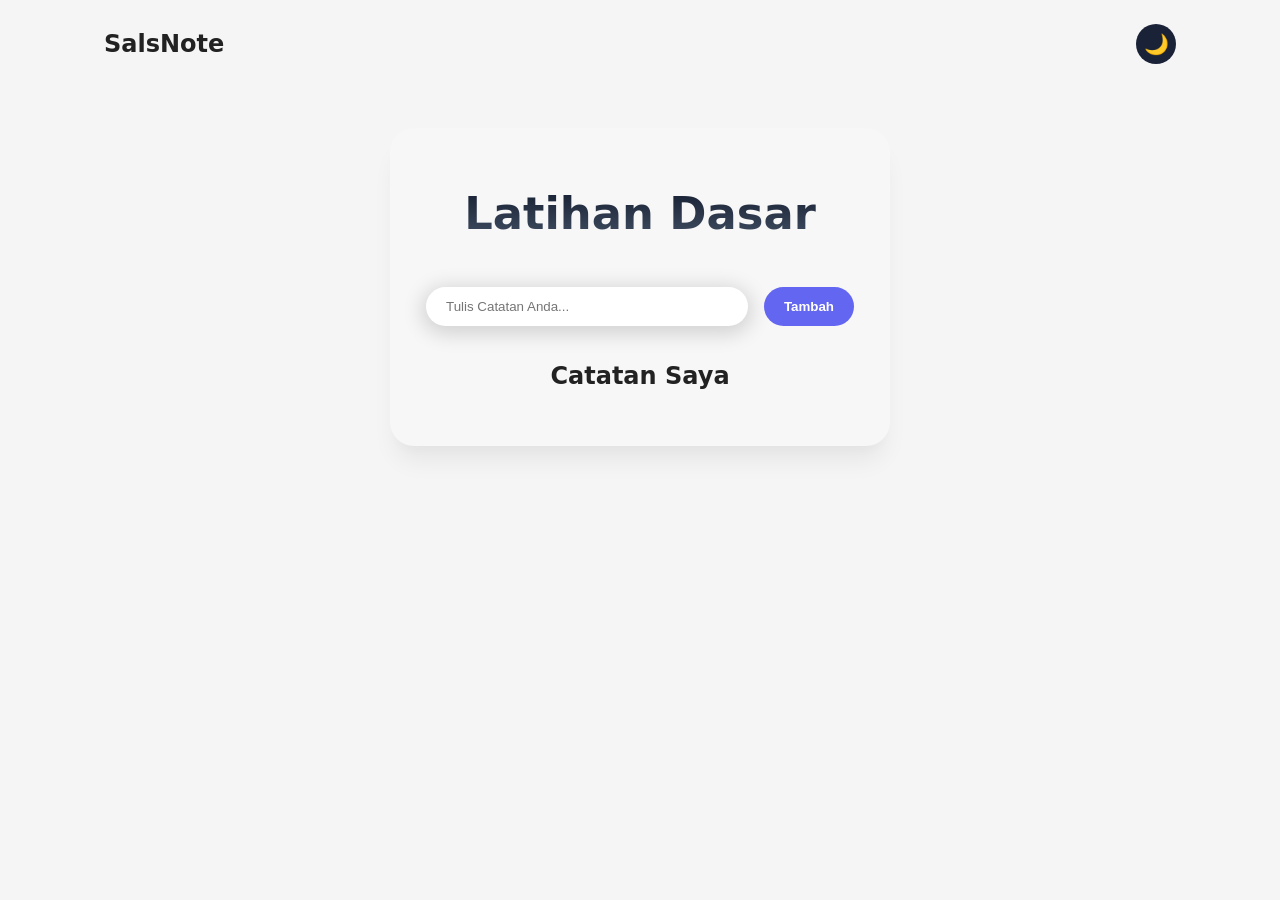
==== index.html @ 66d694de "move files to root" ====
<!doctype html>
<html lang="en">
  <head>
    <meta charset="UTF-8" />
    <meta name="viewport" content="width=device-width, initial-scale=1.0" />
    <title>Latihan Dasar</title>
    <link rel="stylesheet" href="style.css" />
  </head>
  <body>
    <header class="header">
      <div class="container">
        <div class="header-inner">
          <span class="logo">SalsNote</span>
          <button class="dark-mode-btn" id="darkModeBtn" aria-label="Toggle dark mode">🌙</button>
        </div>
      </div>
    </header>

    <main>
      <section>
        <div class="container">
          <div class="note-container">
            <h1 class="title">Latihan Dasar</h1>
            <form class="form" action="">
              <input
                type="text"
                id="noteInput"
                class="note-input"
                placeholder="Tulis Catatan Anda..."
              />
              <button class="btn" id="noteBtn">Tambah</button>
            </form>
            <h2 class="note-title">Catatan Saya</h2>
            <ul class="note-list" id="noteList"></ul>
          </div>
        </div>
      </section>
    </main>

    <script src="script.js"></script>
  </body>
</html>
---- style.css ----
* {
  margin: 0;
  padding: 0;
  box-sizing: border-box;
}

:root {
  --bg-light: #f5f5f5;
  --bg-dark: #1a2238;
  --text-light: #222;
  --text-dark: #eee;
}

html {
  scroll-behavior: smooth;
}

body {
  font-family:
    system-ui,
    -apple-system,
    BlinkMacSystemFont,
    "Segoe UI",
    Roboto,
    Oxygen,
    Ubuntu,
    Cantarell,
    "Open Sans",
    "Helvetica Neue",
    sans-serif;
    background-color: var(--bg-light);
  color: var(--text-light);
  line-height: 1.5;
  transition: all 0.3s ease;
}

header {
  padding: 1.5rem 0;
}

li {
  list-style: none;
  margin: 0.5rem 0;
}

/* Layout */
.container {
  max-width: 1200px;
  margin-inline: auto;
  padding: 0 1.5rem;
}

/* Header */
.header {
  background-color: var(--bg-light);
  color: var(--text-light);
  padding: 1.5rem 0;
}

.header-inner {
  display: flex;
  justify-content: space-between;
  align-items: center;
  padding: 0 2.5rem;
}

.logo {
  font-size: 1.5rem;
  font-weight: 600;
}

/* Dark mode */
body.dark-mode{
  background-color: var(--bg-dark);
  color: var(--text-dark);
  transition: all 0.3s ease;
}

.dark-mode-btn {
  font-size: 1.25rem;
  height: 40px;
  width: 40px;
  line-height: 40px;
  border-radius: 999px;
  border: none;
  background-color: var(--bg-dark);
  outline: none;
  cursor: pointer;
}

body.dark-mode {
  background-color: var(--bg-dark);
  color: var(--text-dark);
}

body.dark-mode .header {
  background-color: #333;
  color: var(--text-dark);
}

body.dark-mode .dark-mode-btn {
  background-color: var(--bg-light);
}

body.dark-mode .note-container{
  color: var(--text-light);
}

/* List Content */
.title {
  text-align: center;
  margin: 2rem 0 2.5rem;
  font-size: 2.8rem;
  background: linear-gradient(180deg, #0f172a, #475569);
  color: transparent;
  background-clip: text;
}

.form {
  display: flex;
  justify-content: center;
  align-items: center;
  padding: 0 1rem;
  gap: 1rem;
}

.note-container {
  padding: 1.25rem;
  background-color: #f7f7f7;
  box-shadow:
    0 20px 25px -5px rgba(0, 0, 0, 0.06),
    0 10px 10px -5px rgba(0, 0, 0, 0.02);
  max-width: 500px;
  border-radius: 1.5rem;
  margin: 2.5rem auto;
}

.note-input {
  width: 100%;
  padding: 0.75rem 1.25rem;
  border-radius: 5rem;
  border: none;
  box-shadow: 0px 4px 20px 4px rgba(0, 0, 0, 0.15);
}

.note-input:focus {
  outline: 2px solid #6366f1;
}

.note-list {
  margin: 2rem 0;
}

.note-title {
  margin-top: 2rem;
  text-align: center;
}

.list {
  display: flex;
  justify-content: space-between;
  align-items: center;
  width: 100%;
  padding: 1rem 1.5rem;
  background-color: white;
  border-radius: 2rem;
  margin-top: 1rem;
  margin-bottom: 0.5rem;
  transition: 0.3s ease;
}

.list-animation {
  opacity: 0;
}

.list-animation.active {
  opacity: 1;
}

.list-description {
  display: block;
  max-width: 100%;
  font-size: 1rem;
  margin-right: 0.5rem;
  font-weight: 600;
  word-break: break-word;
  white-space: pre-wrap;
}

.edit-input {
  width: 100%;
  flex: 1;
  font: inherit;
  color: inherit;
  padding: 0;
  margin: 0;
  border: none;
  outline: none;
  background: transparent;
  font-weight: 600;
}

.edit-input:focus {
  box-shadow: inset 0 -1px 0 dodgerblue;
  transition: 0.3s;
}

/* Button */
.button-container {
  display: flex;
  justify-content: center;
  align-items: center;
  gap: 1rem;
}

.btn {
  padding: 0.75rem 1.25rem;
  border: none;
  background-color: #6366f1;
  color: white;
  border-radius: 5rem;
  font-weight: 600;
  cursor: pointer;
}

.delete-btn,
.edit-button {
  font-size: 1rem;
  padding: 0.25rem;
  border: none;
  outline: none;
  background: transparent;
  cursor: pointer;
  border-radius: 0.75rem;
  transition: 0.3s ease;
}

.delete-btn:hover,
.edit-button:hover {
  background-color: #f1f5f9;
}

/* Utility */
.ml-8 {
  margin-left: 1rem;
}
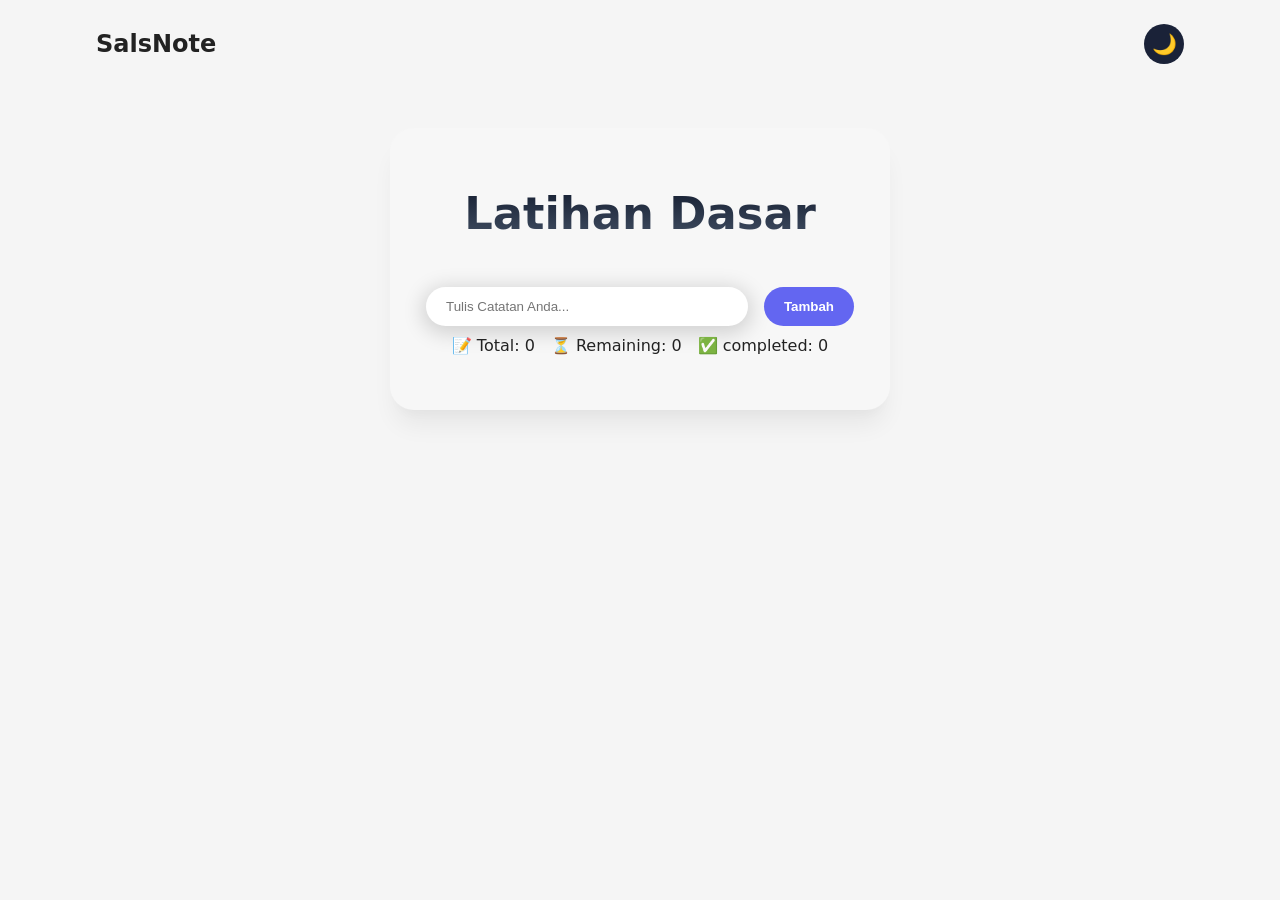
==== commit ca1fd001: "add note statistics feature" ====
--- a/index.html
+++ b/index.html
@@ -8,10 +8,16 @@
   </head>
   <body>
     <header class="header">
-      <div class="container">
+      <div class="header-container">
         <div class="header-inner">
           <span class="logo">SalsNote</span>
-          <button class="dark-mode-btn" id="darkModeBtn" aria-label="Toggle dark mode">🌙</button>
+          <button
+            class="dark-mode-btn"
+            id="darkModeBtn"
+            aria-label="Toggle dark mode"
+          >
+            🌙
+          </button>
         </div>
       </div>
     </header>
@@ -30,8 +36,15 @@
               />
               <button class="btn" id="noteBtn">Tambah</button>
             </form>
-            <h2 class="note-title">Catatan Saya</h2>
-            <ul class="note-list" id="noteList"></ul>
+            <div>
+              <div class="stats">
+                <span id="totalNotes"></span>
+                <span id="remainingNotes"></span>
+                <span id="completedNotes"></span>
+              </div>
+              <h2 class="note-title" id="noteTitle"></h2>
+              <ul class="note-list" id="noteList"></ul>
+            </div>
           </div>
         </div>
       </section>
--- a/style.css
+++ b/style.css
@@ -28,10 +28,12 @@
     "Open Sans",
     "Helvetica Neue",
     sans-serif;
-    background-color: var(--bg-light);
+  background-color: var(--bg-light);
   color: var(--text-light);
   line-height: 1.5;
-  transition: all 0.3s ease;
+  transition:
+    background 0.3s ease,
+    color 0.3s ease;
 }
 
 header {
@@ -50,6 +52,12 @@
   padding: 0 1.5rem;
 }
 
+.header-container {
+  max-width: 1200px;
+  margin-inline: auto;
+  padding: 0 1rem;
+}
+
 /* Header */
 .header {
   background-color: var(--bg-light);
@@ -70,10 +78,12 @@
 }
 
 /* Dark mode */
-body.dark-mode{
+body.dark-mode {
   background-color: var(--bg-dark);
   color: var(--text-dark);
-  transition: all 0.3s ease;
+  transition:
+    background 0.3s ease,
+    color 0.3s ease;
 }
 
 .dark-mode-btn {
@@ -88,21 +98,37 @@
   cursor: pointer;
 }
 
-body.dark-mode {
-  background-color: var(--bg-dark);
-  color: var(--text-dark);
-}
-
 body.dark-mode .header {
   background-color: #333;
   color: var(--text-dark);
 }
 
+body.dark-mode .stats{
+  color: var(--text-dark);
+}
+
+body.dark-mode .note-title {
+  background-color: #444;
+  color: var(--text-dark);
+}
+
+body.dark-mode .list {
+  background-color: #555;
+  color: var(--text-dark);
+}
+
+body.dark-mode .title {
+  background: linear-gradient(135deg, #fef9ff, #f1f4fe);
+  background-clip: text;
+  -webkit-background-clip: text;
+}
+
 body.dark-mode .dark-mode-btn {
   background-color: var(--bg-light);
 }
 
-body.dark-mode .note-container{
+body.dark-mode .note-container {
+  background-color: #444;
   color: var(--text-light);
 }
 
@@ -177,7 +203,23 @@
   opacity: 1;
 }
 
-.list-description {
+.stats{
+  display: flex;
+  justify-content: center;
+  align-items: center;
+  gap: 1rem;
+  margin-top: 0.5rem;
+}
+
+/* Text container */
+.text-container {
+  display: flex;
+  justify-content: center;
+  align-items: center;
+  gap: 0.5rem;
+}
+
+.text-span {
   display: block;
   max-width: 100%;
   font-size: 1rem;
@@ -187,7 +229,7 @@
   white-space: pre-wrap;
 }
 
-.edit-input {
+.text-input {
   width: 100%;
   flex: 1;
   font: inherit;
@@ -200,9 +242,20 @@
   font-weight: 600;
 }
 
-.edit-input:focus {
+.text-input:focus {
   box-shadow: inset 0 -1px 0 dodgerblue;
   transition: 0.3s;
+}
+
+.complete-checkbox {
+  width: 18px;
+  height: 18px;
+  cursor: pointer;
+}
+
+.completed {
+  text-decoration: line-through;
+  opacity: 0.6;
 }
 
 /* Button */
@@ -223,8 +276,7 @@
   cursor: pointer;
 }
 
-.delete-btn,
-.edit-button {
+.button-action {
   font-size: 1rem;
   padding: 0.25rem;
   border: none;
@@ -235,8 +287,7 @@
   transition: 0.3s ease;
 }
 
-.delete-btn:hover,
-.edit-button:hover {
+.action-hover:hover {
   background-color: #f1f5f9;
 }
 
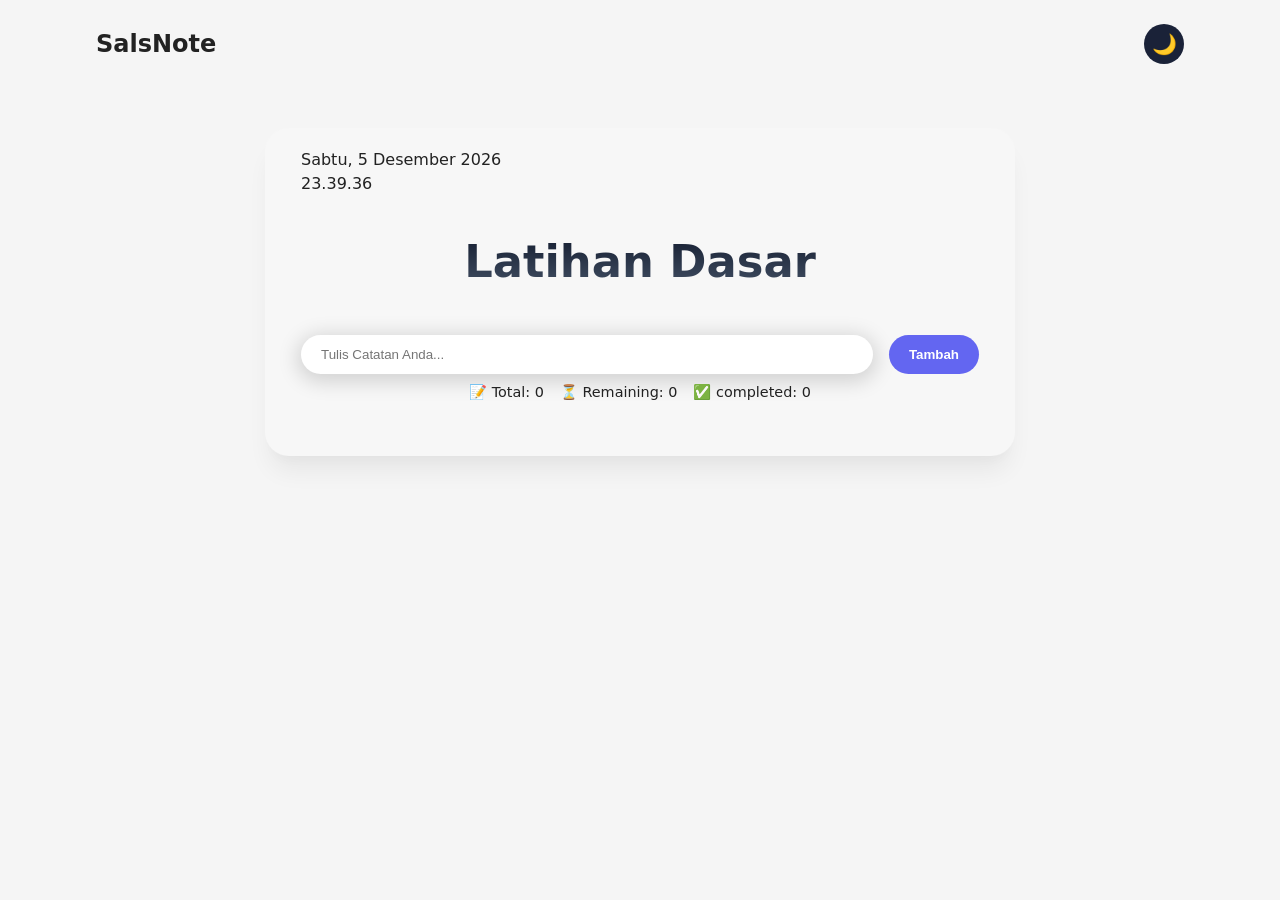
==== commit ca6133f1: "add live date and time display" ====
--- a/index.html
+++ b/index.html
@@ -26,6 +26,8 @@
       <section>
         <div class="container">
           <div class="note-container">
+            <p id="liveDate" class="live-date"></p>
+            <p id="liveTime" class="live-time"></p>
             <h1 class="title">Latihan Dasar</h1>
             <form class="form" action="">
               <input
--- a/style.css
+++ b/style.css
@@ -98,22 +98,12 @@
   cursor: pointer;
 }
 
+body.dark-mode .dark-mode-btn {
+  background-color: var(--bg-light);
+}
+
 body.dark-mode .header {
   background-color: #333;
-  color: var(--text-dark);
-}
-
-body.dark-mode .stats{
-  color: var(--text-dark);
-}
-
-body.dark-mode .note-title {
-  background-color: #444;
-  color: var(--text-dark);
-}
-
-body.dark-mode .list {
-  background-color: #555;
   color: var(--text-dark);
 }
 
@@ -123,8 +113,23 @@
   -webkit-background-clip: text;
 }
 
-body.dark-mode .dark-mode-btn {
-  background-color: var(--bg-light);
+body.dark-mode .live-date,
+body.dark-mode .live-time {
+  color: var(--text-dark);
+}
+
+body.dark-mode .stats {
+  color: var(--text-dark);
+}
+
+body.dark-mode .note-title {
+  background-color: #444;
+  color: var(--text-dark);
+}
+
+body.dark-mode .list {
+  background-color: #555;
+  color: var(--text-dark);
 }
 
 body.dark-mode .note-container {
@@ -140,6 +145,11 @@
   background: linear-gradient(180deg, #0f172a, #475569);
   color: transparent;
   background-clip: text;
+}
+
+.live-date,
+.live-time {
+  margin-left: 1rem;
 }
 
 .form {
@@ -173,6 +183,15 @@
   outline: 2px solid #6366f1;
 }
 
+.stats {
+  display: flex;
+  justify-content: center;
+  align-items: center;
+  gap: 1rem;
+  margin-top: 0.5rem;
+  font-size: 0.9rem;
+}
+
 .note-list {
   margin: 2rem 0;
 }
@@ -183,10 +202,6 @@
 }
 
 .list {
-  display: flex;
-  justify-content: space-between;
-  align-items: center;
-  width: 100%;
   padding: 1rem 1.5rem;
   background-color: white;
   border-radius: 2rem;
@@ -203,12 +218,11 @@
   opacity: 1;
 }
 
-.stats{
-  display: flex;
-  justify-content: center;
-  align-items: center;
-  gap: 1rem;
-  margin-top: 0.5rem;
+/* List container */
+.list-container {
+  display: flex;
+  justify-content: space-between;
+  align-items: center;
 }
 
 /* Text container */
@@ -258,7 +272,7 @@
   opacity: 0.6;
 }
 
-/* Button */
+/* Button-container */
 .button-container {
   display: flex;
   justify-content: center;
@@ -291,7 +305,24 @@
   background-color: #f1f5f9;
 }
 
+/* Date container */
+.date-element {
+  font-size: 0.8rem;
+}
+
 /* Utility */
 .ml-8 {
   margin-left: 1rem;
 }
+
+@media (min-width: 768px) {
+  .note-container {
+    max-width: 600px;
+  }
+}
+
+@media (min-width: 1024px) {
+  .note-container {
+    max-width: 750px;
+  }
+}
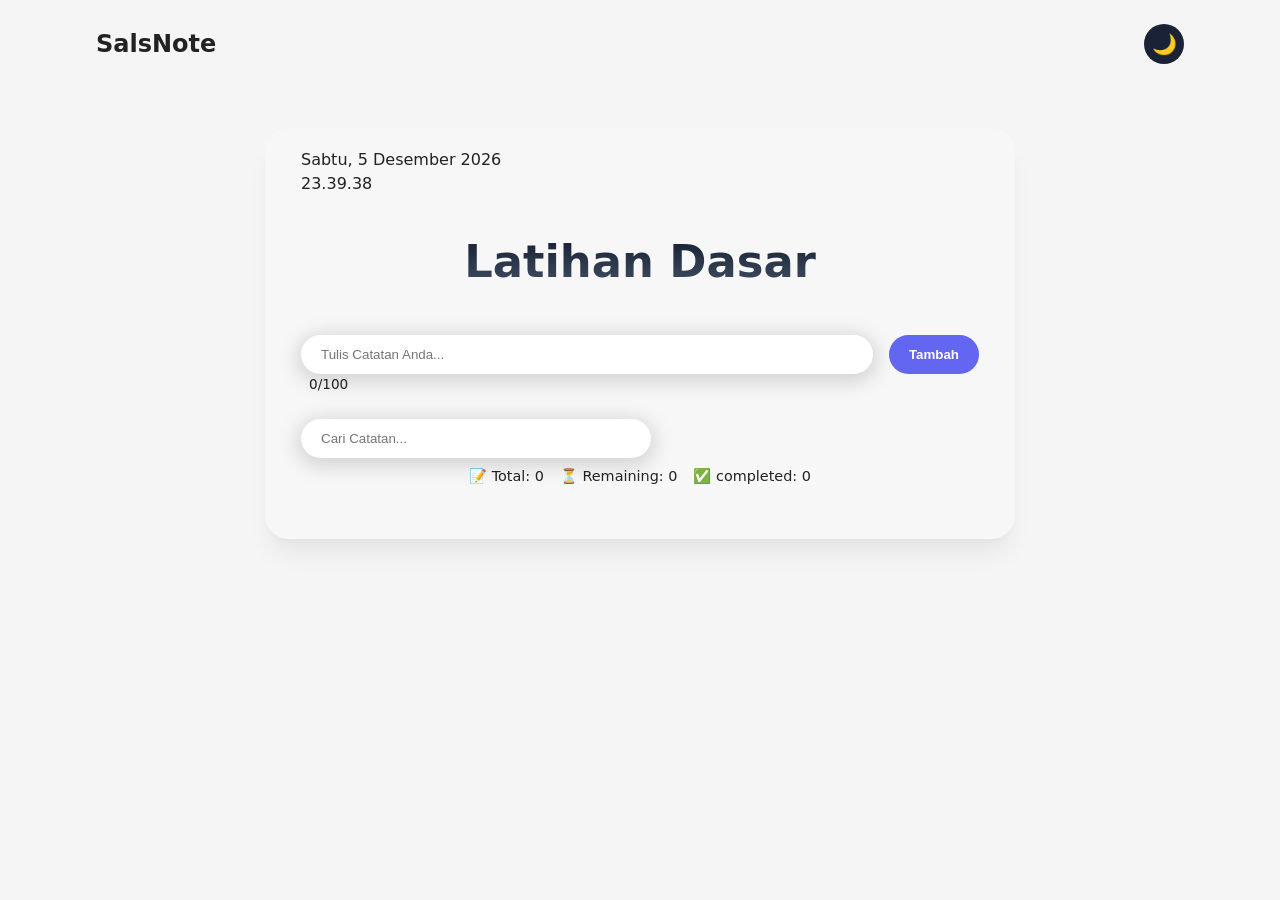
==== commit f75006b5: "feat: add search note and character counter" ====
--- a/index.html
+++ b/index.html
@@ -30,15 +30,22 @@
             <p id="liveTime" class="live-time"></p>
             <h1 class="title">Latihan Dasar</h1>
             <form class="form" action="">
-              <input
-                type="text"
-                id="noteInput"
-                class="note-input"
-                placeholder="Tulis Catatan Anda..."
-              />
-              <button class="btn" id="noteBtn">Tambah</button>
+              <div class="input-wrapper">
+                <input
+                  type="text"
+                  id="noteInput"
+                  class="note-input"
+                  placeholder="Tulis Catatan Anda..."
+                  maxlength="100"
+                />
+                <button class="btn" id="noteBtn">Tambah</button>
+              </div>
+              <p id="characterCounter" class="character-counter">0/100</p>
             </form>
             <div>
+              <div class="search-wrapper">
+                <input type="text" id="searchInput" class="search-input" placeholder="Cari Catatan..." />
+              </div>
               <div class="stats">
                 <span id="totalNotes"></span>
                 <span id="remainingNotes"></span>
--- a/style.css
+++ b/style.css
@@ -113,6 +113,10 @@
   -webkit-background-clip: text;
 }
 
+body.dark-mode .character-counter {
+  color: var(--text-dark);
+}
+
 body.dark-mode .live-date,
 body.dark-mode .live-time {
   color: var(--text-dark);
@@ -152,12 +156,17 @@
   margin-left: 1rem;
 }
 
-.form {
+.input-wrapper {
   display: flex;
   justify-content: center;
   align-items: center;
   padding: 0 1rem;
   gap: 1rem;
+}
+
+.character-counter {
+  font-size: 0.85rem;
+  margin-left: 1.5rem;
 }
 
 .note-container {
@@ -192,6 +201,25 @@
   font-size: 0.9rem;
 }
 
+.search-wrapper{
+  display: flex;
+  align-items: center;
+  padding: 0 1rem;
+}
+
+.search-input {
+  width: 350px;
+  margin-top: 1.5rem;
+  padding: 0.75rem 1.25rem;
+  border-radius: 5rem;
+  border: none;
+  box-shadow: 0px 4px 20px 4px rgba(0, 0, 0, 0.15);
+}
+
+.search-input:focus {
+  outline: 2px solid #6366f1;
+}
+
 .note-list {
   margin: 2rem 0;
 }
@@ -315,6 +343,14 @@
   margin-left: 1rem;
 }
 
+@media (max-width: 425px){
+  .stats{
+    flex-direction: column;
+    align-items: flex-start;
+    gap: 0.5rem;
+  }
+}
+
 @media (min-width: 768px) {
   .note-container {
     max-width: 600px;
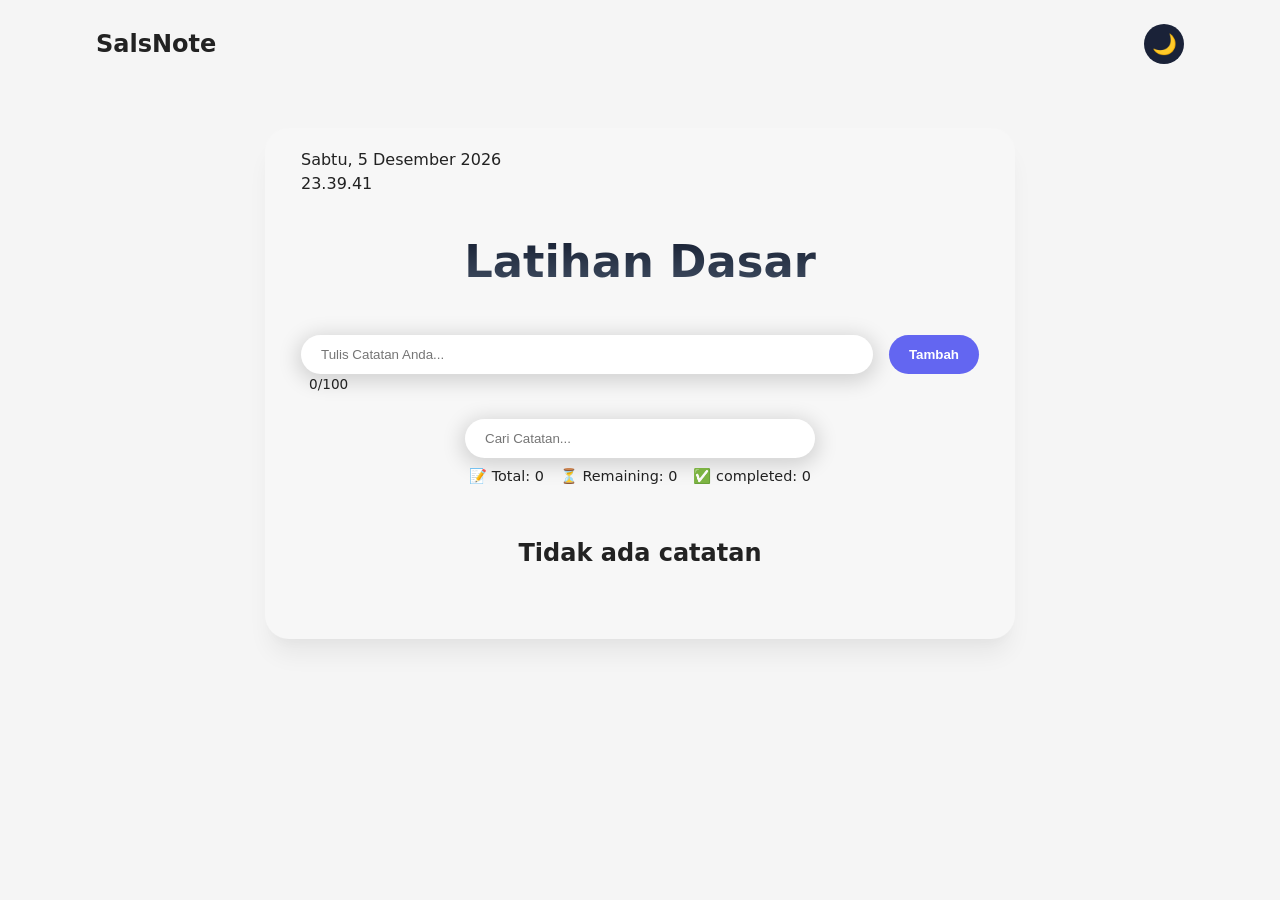
==== commit eb9927d7: "feat: add search empty state" ====
--- a/index.html
+++ b/index.html
@@ -51,7 +51,7 @@
                 <span id="remainingNotes"></span>
                 <span id="completedNotes"></span>
               </div>
-              <h2 class="note-title" id="noteTitle"></h2>
+              <h2 class="note-empty" id="noteEmpty"></h2>
               <ul class="note-list" id="noteList"></ul>
             </div>
           </div>
--- a/style.css
+++ b/style.css
@@ -126,7 +126,7 @@
   color: var(--text-dark);
 }
 
-body.dark-mode .note-title {
+body.dark-mode .note-empty {
   background-color: #444;
   color: var(--text-dark);
 }
@@ -203,6 +203,7 @@
 
 .search-wrapper{
   display: flex;
+  justify-content: center;
   align-items: center;
   padding: 0 1rem;
 }
@@ -224,8 +225,8 @@
   margin: 2rem 0;
 }
 
-.note-title {
-  margin-top: 2rem;
+.note-empty {
+  margin: 3rem;
   text-align: center;
 }
 
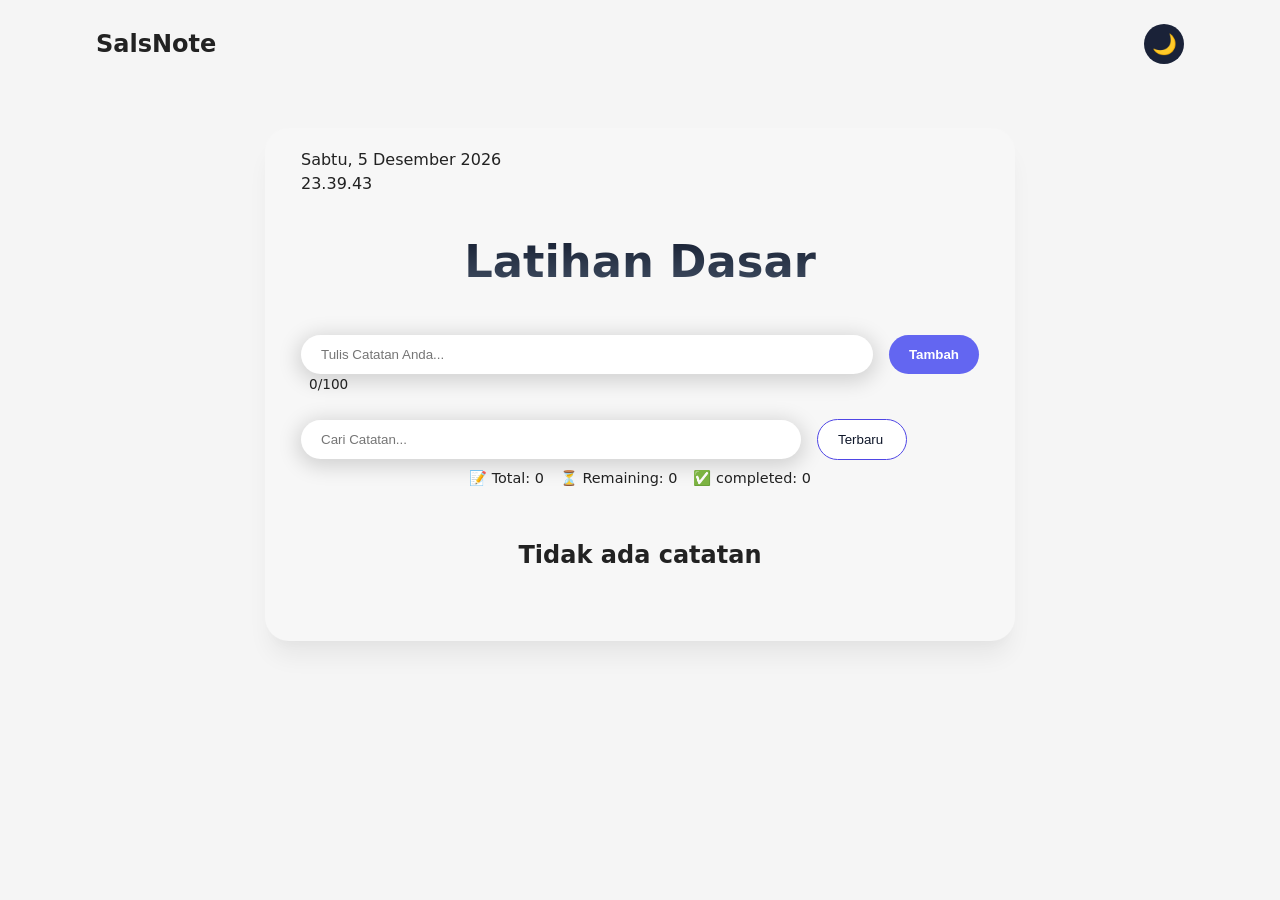
==== commit e143df5a: "feat: add note sorting feature" ====
--- a/index.html
+++ b/index.html
@@ -38,13 +38,25 @@
                   placeholder="Tulis Catatan Anda..."
                   maxlength="100"
                 />
-                <button class="btn" id="noteBtn">Tambah</button>
+                <button class="btn btn-primary" id="noteBtn">Tambah</button>
               </div>
               <p id="characterCounter" class="character-counter">0/100</p>
             </form>
             <div>
               <div class="search-wrapper">
-                <input type="text" id="searchInput" class="search-input" placeholder="Cari Catatan..." />
+                <input
+                  type="text"
+                  id="searchInput"
+                  class="search-input"
+                  placeholder="Cari Catatan..."
+                  maxlength="50"
+                />
+                  <select class="sort-select" id="sortSelect">
+                    <option value="newest" selected>Terbaru</option>
+                    <option value="oldest">Terlama</option>
+                    <option value="az">A-Z</option>
+                    <option value="za">Z-A</option>
+                  </select>
               </div>
               <div class="stats">
                 <span id="totalNotes"></span>
--- a/style.css
+++ b/style.css
@@ -9,6 +9,19 @@
   --bg-dark: #1a2238;
   --text-light: #222;
   --text-dark: #eee;
+
+  --primary: #6366f1;
+  --primary-dark: #4f46e5;
+  --primary-light: #a5b4fc;
+  --secondary: #ec489a;
+  --dark: #0f172a;
+  --gray-800: #1e293b;
+  --gray-600: #475569;
+  --gray-400: #94a3b8;
+  --gray-100: #f1f5f9;
+  --white: #ffffff;
+
+  --radius-pill: 999px;
 }
 
 html {
@@ -170,12 +183,12 @@
 }
 
 .note-container {
+  max-width: 500px;
   padding: 1.25rem;
   background-color: #f7f7f7;
   box-shadow:
     0 20px 25px -5px rgba(0, 0, 0, 0.06),
     0 10px 10px -5px rgba(0, 0, 0, 0.02);
-  max-width: 500px;
   border-radius: 1.5rem;
   margin: 2.5rem auto;
 }
@@ -183,13 +196,13 @@
 .note-input {
   width: 100%;
   padding: 0.75rem 1.25rem;
-  border-radius: 5rem;
+  border-radius: var(--radius-pill);
   border: none;
   box-shadow: 0px 4px 20px 4px rgba(0, 0, 0, 0.15);
 }
 
 .note-input:focus {
-  outline: 2px solid #6366f1;
+  outline: 2px solid var(--primary);
 }
 
 .stats {
@@ -201,24 +214,44 @@
   font-size: 0.9rem;
 }
 
-.search-wrapper{
-  display: flex;
-  justify-content: center;
+.search-wrapper {
+  display: flex;
   align-items: center;
   padding: 0 1rem;
+  margin-top: 1.5rem;
+  gap: 1rem;
 }
 
 .search-input {
-  width: 350px;
-  margin-top: 1.5rem;
+  width: 200px;
   padding: 0.75rem 1.25rem;
-  border-radius: 5rem;
+  border-radius: var(--radius-pill);
   border: none;
   box-shadow: 0px 4px 20px 4px rgba(0, 0, 0, 0.15);
 }
 
 .search-input:focus {
-  outline: 2px solid #6366f1;
+  outline: 2px solid var(--primary);
+}
+
+.sort-select {
+  background-color: var(--white);
+  color: var(--dark);
+  border: 1.5px solid var(--primary-dark);
+  appearance: none;
+  padding: 0.75rem 1.25rem;
+  border-radius: var(--radius-pill);
+  cursor: pointer;
+  transition: 0.2s ease;
+}
+
+.sort-select:hover {
+  background-color: var(--primary-light);
+  color: var(--primary-dark);
+}
+
+.sort-select:focus {
+  outline: 1px solid var(--primary-dark);
 }
 
 .note-list {
@@ -312,11 +345,20 @@
 .btn {
   padding: 0.75rem 1.25rem;
   border: none;
+  border-radius: var(--radius-pill);
+  font-weight: 600;
+  cursor: pointer;
+  transition: 0.2s ease;
+}
+
+.btn-primary {
   background-color: #6366f1;
   color: white;
-  border-radius: 5rem;
-  font-weight: 600;
-  cursor: pointer;
+}
+
+.btn-primary:hover {
+  background-color: #6f71eb;
+  transform: translateY(-2px);
 }
 
 .button-action {
@@ -344,22 +386,34 @@
   margin-left: 1rem;
 }
 
-@media (max-width: 425px){
-  .stats{
+@media (max-width: 425px) {
+  .stats {
     flex-direction: column;
     align-items: flex-start;
     gap: 0.5rem;
   }
+  .input-wrapper {
+    gap: 0.5rem;
+  }
+  .search-wrapper {
+    gap: 0.5rem;
+  }
 }
 
 @media (min-width: 768px) {
   .note-container {
     max-width: 600px;
   }
+  .search-input {
+    width: 350px;
+  }
 }
 
 @media (min-width: 1024px) {
   .note-container {
     max-width: 750px;
   }
-}
+  .search-input {
+    width: 500px;
+  }
+}
